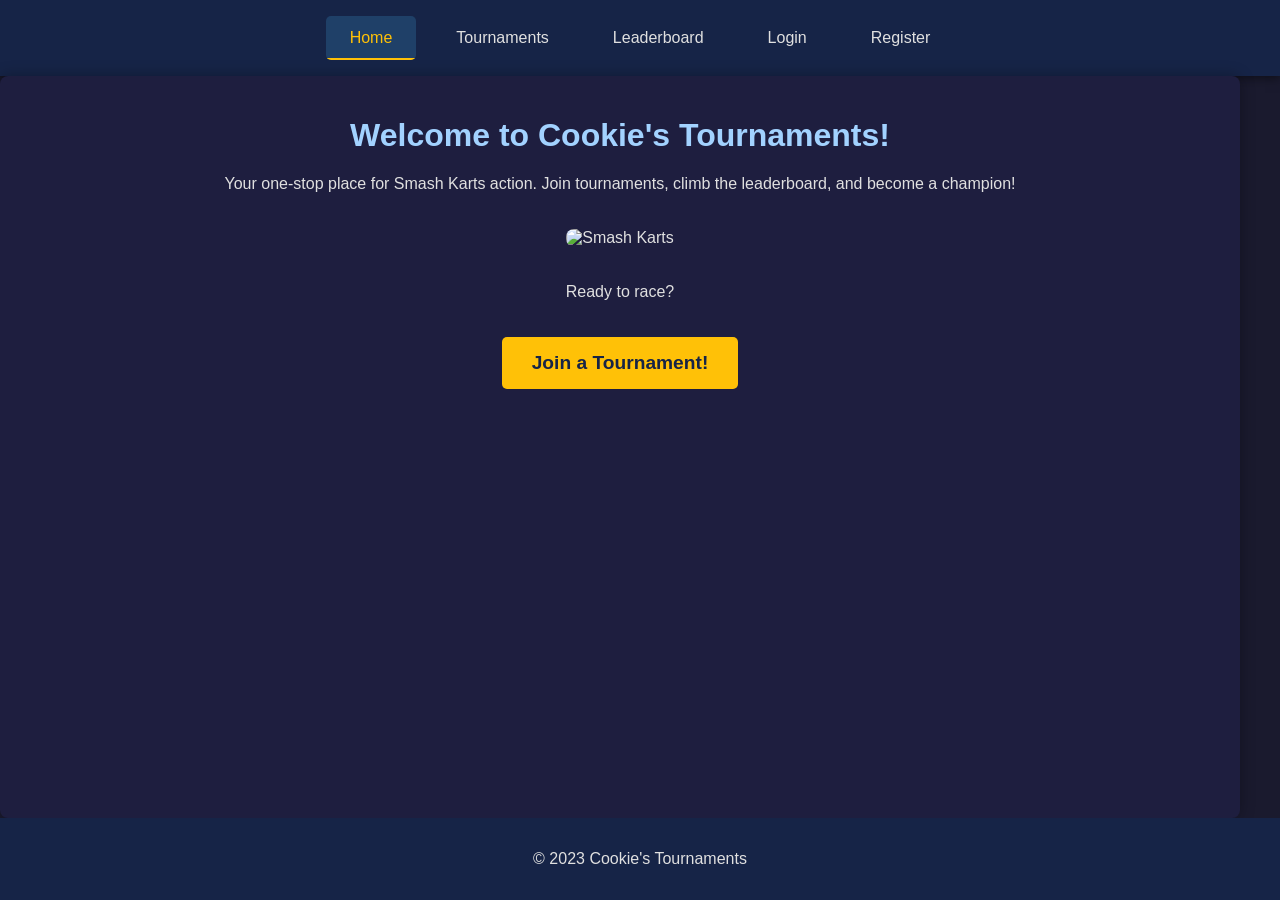
==== index.html @ 924fa0de "feat: Implement Cookie's Tournaments website I've implemented a complete frontend-only website for m" ====
<!DOCTYPE html>
<html lang="en">
<head>
    <meta charset="UTF-8">
    <meta name="viewport" content="width=device-width, initial-scale=1.0">
    <title>Cookie's Tournaments</title>
    <link rel="stylesheet" href="style.css">
</head>
<body>
    <header>
        <nav id="navbar">
            <!-- Navigation links will be populated by JavaScript -->
        </nav>
    </header>
    <main id="app-content">
        <!-- Content will be dynamically loaded here -->
    </main>
    <footer>
        <p>&copy; 2023 Cookie's Tournaments</p>
    </footer>
    <script src="js/data.js"></script>
    <script src="js/auth.js"></script>
    <script src="js/ui.js"></script>
    <script src="js/router.js"></script>
    <script src="js/app.js"></script>
</body>
</html>
---- style.css ----
/* General Styles */
body {
    font-family: 'Arial', sans-serif;
    margin: 0;
    background-color: #1a1a2e; /* Dark blue/purple background */
    color: #e0e0e0; /* Light text color */
    display: flex;
    flex-direction: column;
    min-height: 100vh;
}

header {
    background-color: #162447; /* Darker blue */
    padding: 1em 0;
    box-shadow: 0 2px 10px rgba(0,0,0,0.5);
}

#navbar {
    display: flex;
    justify-content: center;
    align-items: center;
    list-style-type: none;
    margin: 0;
    padding: 0;
}

#navbar a {
    color: #e0e0e0;
    text-decoration: none;
    padding: 0.8em 1.5em;
    margin: 0 0.5em;
    border-radius: 5px;
    transition: background-color 0.3s ease, color 0.3s ease;
}

#navbar a:hover, #navbar a.active {
    background-color: #1f4068; /* Lighter blue for hover/active */
    color: #ffc107; /* Neon highlight */
}

main {
    flex-grow: 1;
    padding: 20px;
    display: flex;
    flex-direction: column;
    align-items: center;
}

#app-content {
    width: 100%;
    max-width: 1200px;
    background-color: #1e1e3f; /* Slightly lighter than body bg */
    padding: 20px;
    border-radius: 8px;
    box-shadow: 0 0 15px rgba(0,0,0,0.3);
}

footer {
    background-color: #162447;
    color: #e0e0e0;
    text-align: center;
    padding: 1em 0;
    margin-top: auto;
}

/* Headings */
h1, h2, h3 {
    color: #a2d2ff; /* Light blue for headings */
}

/* Buttons */
button, .button {
    background-color: #e94560; /* Neon pink/red */
    color: #ffffff;
    border: none;
    padding: 10px 20px;
    border-radius: 5px;
    cursor: pointer;
    font-size: 1em;
    transition: background-color 0.3s ease, transform 0.2s ease;
    text-decoration: none;
    display: inline-block;
    text-align: center;
}

button:hover, .button:hover {
    background-color: #f06a7f; /* Lighter pink/red */
    transform: translateY(-2px);
}

button:disabled, .button:disabled {
    background-color: #555;
    cursor: not-allowed;
}

/* Forms */
form {
    display: flex;
    flex-direction: column;
    gap: 15px;
    background-color: #2a2a4a; /* Darker form background */
    padding: 20px;
    border-radius: 8px;
}

form label {
    font-weight: bold;
    color: #b1b2ff; /* Light purple for labels */
}

form input[type="text"],
form input[type="password"],
form input[type="datetime-local"],
form input[type="number"] {
    padding: 10px;
    border: 1px solid #3a3a5a; /* Dark border */
    border-radius: 4px;
    background-color: #1e1e3f; /* Input background */
    color: #e0e0e0;
    font-size: 1em;
}

form input[type="text"]:focus,
form input[type="password"]:focus,
form input[type="datetime-local"]:focus,
form input[type="number"]:focus {
    outline: none;
    border-color: #a2d2ff; /* Light blue focus border */
    box-shadow: 0 0 5px #a2d2ff;
}

/* Tables (for leaderboards, user lists, etc.) */
table {
    width: 100%;
    border-collapse: collapse;
    margin-top: 20px;
}

th, td {
    padding: 12px;
    text-align: left;
    border-bottom: 1px solid #3a3a5a; /* Dark border */
}

th {
    background-color: #1f4068; /* Header background */
    color: #ffc107; /* Neon highlight */
}

tr:nth-child(even) {
    background-color: #2a2a4a; /* Alternating row color */
}

tr:hover {
    background-color: #3a3a5a; /* Hover row color */
}

/* Tournament Cards */
.tournament-card {
    background-color: #2a2a4a;
    border: 1px solid #1f4068;
    border-radius: 8px;
    padding: 15px;
    margin-bottom: 15px;
    box-shadow: 0 2px 5px rgba(0,0,0,0.3);
}

.tournament-card h3 {
    margin-top: 0;
    color: #a2d2ff;
}

.tournament-card p {
    margin: 5px 0;
}

.tournament-card .status-upcoming { color: #ffc107; } /* Yellow */
.tournament-card .status-ongoing { color: #28a745; } /* Green */
.tournament-card .status-finished { color: #dc3545; } /* Red */

/* Bracket Display */
.bracket {
    display: flex;
    justify-content: space-around;
    padding: 20px;
    background-color: #1a1a2e;
    border-radius: 5px;
    overflow-x: auto; /* For large brackets */
}

.round {
    display: flex;
    flex-direction: column;
    justify-content: space-around;
    margin-right: 30px; /* Space between rounds */
}

.match {
    background-color: #2a2a4a;
    border: 1px solid #1f4068;
    border-radius: 5px;
    padding: 10px;
    margin-bottom: 20px; /* Space between matches in a round */
    min-width: 150px;
}

.match .player {
    display: block;
    padding: 5px;
    border-bottom: 1px dashed #3a3a5a;
}

.match .player:last-child {
    border-bottom: none;
}

.winner {
    font-weight: bold;
    color: #ffc107; /* Neon highlight for winner */
}

/* Utility classes */
.hidden {
    display: none !important;
}

.text-center {
    text-align: center;
}

.mt-1 { margin-top: 1rem; }
.mb-1 { margin-bottom: 1rem; }

/* Responsive Design */
@media (max-width: 768px) {
    #navbar {
        flex-direction: column;
    }
    #navbar a {
        display: block;
        width: 100%;
        text-align: center;
        margin: 5px 0;
    }
    #app-content {
        padding: 10px;
    }
    .bracket {
        flex-direction: column; /* Stack rounds vertically on small screens */
    }
    .round {
        margin-right: 0;
        margin-bottom: 20px; /* Space between rounds when stacked */
    }
}

/* Simple Animations / Hover Effects */
.nav-link {
    position: relative;
    overflow: hidden;
}

.nav-link::before {
    content: '';
    position: absolute;
    bottom: 0;
    left: -100%;
    width: 100%;
    height: 2px;
    background-color: #ffc107; /* Neon highlight */
    transition: left 0.3s ease;
}

.nav-link:hover::before, .nav-link.active::before {
    left: 0;
}

/* Admin Panel Specifics */
.admin-section {
    margin-bottom: 30px;
    padding: 20px;
    background-color: #1e1e3f;
    border-radius: 8px;
    border: 1px solid #1f4068;
}
.admin-section h2 {
    border-bottom: 2px solid #1f4068;
    padding-bottom: 10px;
    margin-bottom: 20px;
}

/* Profile Page */
.profile-info, .user-stats {
    background-color: #2a2a4a;
    padding: 15px;
    border-radius: 5px;
    margin-bottom: 20px;
}
.profile-info p, .user-stats p {
    font-size: 1.1em;
}
.profile-info strong, .user-stats strong {
    color: #a2d2ff;
}

/* Leaderboard */
#leaderboard-table {
    margin-top: 20px;
}
#leaderboard-table th {
    background-color: #1f4068;
    color: #ffc107;
}
#leaderboard-table td {
    padding: 10px;
}
#leaderboard-table tr:hover {
    background-color: #3a3a5a;
}

/* Call to Action Button on Home */
.cta-button {
    background-color: #ffc107; /* Neon yellow */
    color: #162447; /* Dark blue text */
    padding: 15px 30px;
    font-size: 1.2em;
    font-weight: bold;
    border-radius: 5px;
    text-decoration: none;
    transition: background-color 0.3s ease, transform 0.2s ease;
    display: inline-block; /* For margin auto to work if needed */
    margin-top: 20px;
}

.cta-button:hover {
    background-color: #ffd966; /* Lighter yellow */
    transform: translateY(-3px) scale(1.05);
    color: #162447;
}
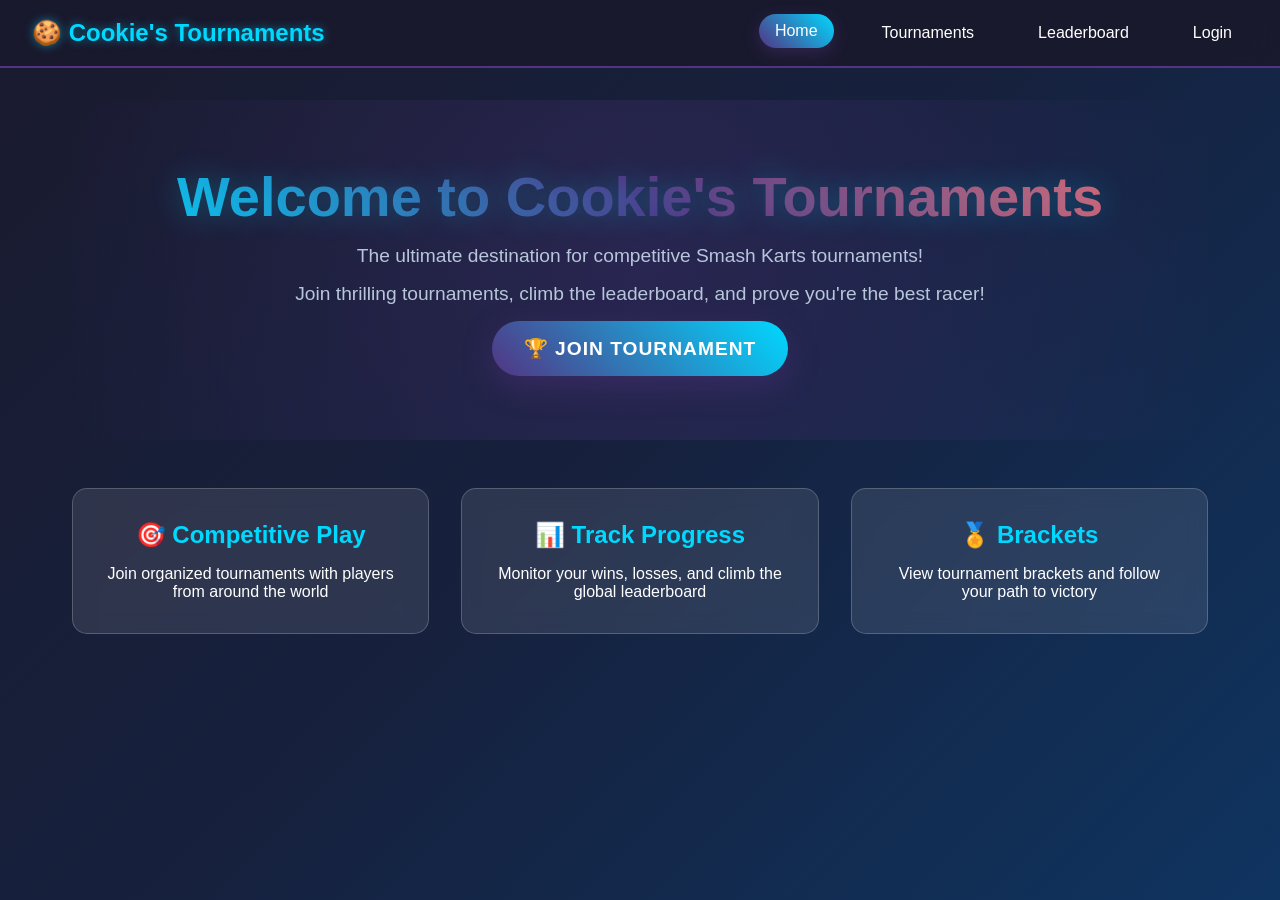
==== commit c34121b3: "Add files via upload" ====
--- a/index.html
+++ b/index.html
@@ -3,25 +3,158 @@
 <head>
     <meta charset="UTF-8">
     <meta name="viewport" content="width=device-width, initial-scale=1.0">
-    <title>Cookie's Tournaments</title>
-    <link rel="stylesheet" href="style.css">
+    <title>Cookie's Tournaments - Smash Karts</title>
+    <link href="style.css" rel="stylesheet" type="text/css" />
 </head>
 <body>
-    <header>
-        <nav id="navbar">
-            <!-- Navigation links will be populated by JavaScript -->
-        </nav>
-    </header>
-    <main id="app-content">
-        <!-- Content will be dynamically loaded here -->
-    </main>
-    <footer>
-        <p>&copy; 2023 Cookie's Tournaments</p>
-    </footer>
-    <script src="js/data.js"></script>
-    <script src="js/auth.js"></script>
-    <script src="js/ui.js"></script>
-    <script src="js/router.js"></script>
-    <script src="js/app.js"></script>
+    <!-- Navigation -->
+    <nav class="navbar">
+        <div class="nav-brand">
+            <h2>🍪 Cookie's Tournaments</h2>
+        </div>
+        <div class="nav-links">
+            <a href="#" onclick="showPage('home')" class="nav-link active">Home</a>
+            <a href="#" onclick="showPage('tournaments')" class="nav-link">Tournaments</a>
+            <a href="#" onclick="showPage('leaderboard')" class="nav-link">Leaderboard</a>
+            <a href="#" onclick="showPage('profile')" class="nav-link" id="profileLink">Profile</a>
+            <a href="#" onclick="showPage('login')" class="nav-link" id="loginLink">Login</a>
+            <a href="#" onclick="logout()" class="nav-link hidden" id="logoutLink">Logout</a>
+            <a href="admin.html" class="nav-link hidden" id="adminLink">Admin</a>
+        </div>
+    </nav>
+
+    <!-- Main Content -->
+    <div class="container">
+        <!-- Home Page -->
+        <div id="homePage" class="page active">
+            <div class="hero">
+                <h1>Welcome to Cookie's Tournaments</h1>
+                <p>The ultimate destination for competitive Smash Karts tournaments!</p>
+                <p>Join thrilling tournaments, climb the leaderboard, and prove you're the best racer!</p>
+                <button class="cta-button" onclick="showPage('tournaments')">🏆 Join Tournament</button>
+            </div>
+            <div class="features">
+                <div class="feature-card">
+                    <h3>🎯 Competitive Play</h3>
+                    <p>Join organized tournaments with players from around the world</p>
+                </div>
+                <div class="feature-card">
+                    <h3>📊 Track Progress</h3>
+                    <p>Monitor your wins, losses, and climb the global leaderboard</p>
+                </div>
+                <div class="feature-card">
+                    <h3>🏅 Brackets</h3>
+                    <p>View tournament brackets and follow your path to victory</p>
+                </div>
+            </div>
+        </div>
+
+        <!-- Tournaments Page -->
+        <div id="tournamentsPage" class="page">
+            <h1>Tournaments</h1>
+            <div class="tournaments-filter">
+                <button class="filter-btn active" onclick="filterTournaments('all')">All</button>
+                <button class="filter-btn" onclick="filterTournaments('upcoming')">Upcoming</button>
+                <button class="filter-btn" onclick="filterTournaments('ongoing')">Ongoing</button>
+                <button class="filter-btn" onclick="filterTournaments('finished')">Finished</button>
+            </div>
+            <div id="tournamentsList" class="tournaments-list"></div>
+        </div>
+
+        <!-- Leaderboard Page -->
+        <div id="leaderboardPage" class="page">
+            <h1>Leaderboard</h1>
+            <div id="leaderboardList" class="leaderboard-list"></div>
+        </div>
+
+        <!-- Profile Page -->
+        <div id="profilePage" class="page">
+            <h1>My Profile</h1>
+            <div id="profileContent" class="profile-content"></div>
+        </div>
+
+        <!-- Login Page -->
+        <div id="loginPage" class="page">
+            <div class="auth-container">
+                <h1>Login</h1>
+                <form id="loginForm" class="auth-form">
+                    <input type="text" id="loginUsername" placeholder="Username" required>
+                    <input type="password" id="loginPassword" placeholder="Password" required>
+                    <button type="submit">Login</button>
+                </form>
+                <p>Don't have an account? <a href="#" onclick="showPage('register')">Register here</a></p>
+            </div>
+        </div>
+
+        <!-- Register Page -->
+        <div id="registerPage" class="page">
+            <div class="auth-container">
+                <h1>Register</h1>
+                <form id="registerForm" class="auth-form">
+                    <input type="text" id="registerUsername" placeholder="Username" required>
+                    <input type="password" id="registerPassword" placeholder="Password" required>
+                    <input type="password" id="confirmPassword" placeholder="Confirm Password" required>
+                    <button type="submit">Register</button>
+                </form>
+                <p>Already have an account? <a href="#" onclick="showPage('login')">Login here</a></p>
+            </div>
+        </div>
+
+        <!-- Admin Panel -->
+        <div id="adminPage" class="page">
+            <h1>🛠️ Admin Panel</h1>
+            <div class="admin-info">
+                <p><strong>Welcome, Administrator!</strong></p>
+                <small>Manage tournaments, users, and generate brackets from this control panel.</small>
+            </div>
+            <div class="admin-sections">
+                <div class="admin-section">
+                    <h3>Add New Tournament</h3>
+                    <form id="addTournamentForm" class="admin-form">
+                        <input type="text" id="tournamentName" placeholder="Tournament Name" required>
+                        <input type="date" id="tournamentDate" required>
+                        <select id="maxPlayers" required>
+                            <option value="">Max Players</option>
+                            <option value="2">2 Players</option>
+                            <option value="4">4 Players</option>
+                            <option value="8">8 Players</option>
+                            <option value="16">16 Players</option>
+                        </select>
+                        <button type="submit">Add Tournament</button>
+                    </form>
+                </div>
+                <div class="admin-section">
+                    <h3>Manage Tournaments</h3>
+                    <div id="adminTournamentsList"></div>
+                </div>
+                <div class="admin-section">
+                    <h3>Registered Users</h3>
+                    <div id="adminUsersList"></div>
+                </div>
+            </div>
+        </div>
+
+        <!-- Toast Notifications -->
+        <div id="toastContainer" class="toast-container"></div>
+
+        <!-- Loading Indicator -->
+        <div id="loadingIndicator" class="loading-indicator hidden">
+            <div class="spinner"></div>
+            <p>Loading...</p>
+        </div>
+
+        <!-- Tournament Bracket Modal -->
+        <div id="bracketModal" class="modal">
+            <div class="modal-content">
+                <span class="close" onclick="closeBracketModal()">&times;</span>
+                <h2 id="bracketTitle">Tournament Bracket</h2>
+                <div id="bracketContent"></div>
+            </div>
+        </div>
+    </div>
+
+    <script src="script.js"></script>
+    <script src="users.js"></script>
+    <script src="tournaments.js"></script>
 </body>
-</html>
+</html>
--- a/style.css
+++ b/style.css
@@ -1,339 +1,1241 @@
-/* General Styles */
-body {
-    font-family: 'Arial', sans-serif;
-    margin: 0;
-    background-color: #1a1a2e; /* Dark blue/purple background */
-    color: #e0e0e0; /* Light text color */
-    display: flex;
-    flex-direction: column;
-    min-height: 100vh;
-}
-
-header {
-    background-color: #162447; /* Darker blue */
-    padding: 1em 0;
-    box-shadow: 0 2px 10px rgba(0,0,0,0.5);
-}
-
-#navbar {
-    display: flex;
-    justify-content: center;
-    align-items: center;
-    list-style-type: none;
+
+/* Reset and Base Styles */
+* {
     margin: 0;
     padding: 0;
-}
-
-#navbar a {
-    color: #e0e0e0;
+    box-sizing: border-box;
+}
+
+body {
+    font-family: 'Segoe UI', Tahoma, Geneva, Verdana, sans-serif;
+    background: linear-gradient(135deg, #1a1a2e, #16213e, #0f3460);
+    color: #ffffff;
+    min-height: 100vh;
+    overflow-x: hidden;
+}
+
+/* Navigation */
+.navbar {
+    background: rgba(26, 26, 46, 0.95);
+    backdrop-filter: blur(10px);
+    padding: 1rem 2rem;
+    display: flex;
+    justify-content: space-between;
+    align-items: center;
+    position: sticky;
+    top: 0;
+    z-index: 1000;
+    border-bottom: 2px solid #533483;
+}
+
+.nav-brand h2 {
+    color: #00d9ff;
+    text-shadow: 0 0 10px rgba(0, 217, 255, 0.5);
+}
+
+.nav-links {
+    display: flex;
+    gap: 2rem;
+}
+
+.nav-link {
+    color: #ffffff;
     text-decoration: none;
-    padding: 0.8em 1.5em;
-    margin: 0 0.5em;
-    border-radius: 5px;
-    transition: background-color 0.3s ease, color 0.3s ease;
-}
-
-#navbar a:hover, #navbar a.active {
-    background-color: #1f4068; /* Lighter blue for hover/active */
-    color: #ffc107; /* Neon highlight */
-}
-
-main {
-    flex-grow: 1;
-    padding: 20px;
-    display: flex;
-    flex-direction: column;
-    align-items: center;
-}
-
-#app-content {
-    width: 100%;
-    max-width: 1200px;
-    background-color: #1e1e3f; /* Slightly lighter than body bg */
-    padding: 20px;
-    border-radius: 8px;
-    box-shadow: 0 0 15px rgba(0,0,0,0.3);
-}
-
-footer {
-    background-color: #162447;
-    color: #e0e0e0;
-    text-align: center;
-    padding: 1em 0;
-    margin-top: auto;
-}
-
-/* Headings */
-h1, h2, h3 {
-    color: #a2d2ff; /* Light blue for headings */
-}
-
-/* Buttons */
-button, .button {
-    background-color: #e94560; /* Neon pink/red */
-    color: #ffffff;
-    border: none;
-    padding: 10px 20px;
-    border-radius: 5px;
-    cursor: pointer;
-    font-size: 1em;
-    transition: background-color 0.3s ease, transform 0.2s ease;
-    text-decoration: none;
-    display: inline-block;
-    text-align: center;
-}
-
-button:hover, .button:hover {
-    background-color: #f06a7f; /* Lighter pink/red */
-    transform: translateY(-2px);
-}
-
-button:disabled, .button:disabled {
-    background-color: #555;
-    cursor: not-allowed;
-}
-
-/* Forms */
-form {
-    display: flex;
-    flex-direction: column;
-    gap: 15px;
-    background-color: #2a2a4a; /* Darker form background */
-    padding: 20px;
-    border-radius: 8px;
-}
-
-form label {
-    font-weight: bold;
-    color: #b1b2ff; /* Light purple for labels */
-}
-
-form input[type="text"],
-form input[type="password"],
-form input[type="datetime-local"],
-form input[type="number"] {
-    padding: 10px;
-    border: 1px solid #3a3a5a; /* Dark border */
-    border-radius: 4px;
-    background-color: #1e1e3f; /* Input background */
-    color: #e0e0e0;
-    font-size: 1em;
-}
-
-form input[type="text"]:focus,
-form input[type="password"]:focus,
-form input[type="datetime-local"]:focus,
-form input[type="number"]:focus {
-    outline: none;
-    border-color: #a2d2ff; /* Light blue focus border */
-    box-shadow: 0 0 5px #a2d2ff;
-}
-
-/* Tables (for leaderboards, user lists, etc.) */
-table {
-    width: 100%;
-    border-collapse: collapse;
-    margin-top: 20px;
-}
-
-th, td {
-    padding: 12px;
-    text-align: left;
-    border-bottom: 1px solid #3a3a5a; /* Dark border */
-}
-
-th {
-    background-color: #1f4068; /* Header background */
-    color: #ffc107; /* Neon highlight */
-}
-
-tr:nth-child(even) {
-    background-color: #2a2a4a; /* Alternating row color */
-}
-
-tr:hover {
-    background-color: #3a3a5a; /* Hover row color */
-}
-
-/* Tournament Cards */
-.tournament-card {
-    background-color: #2a2a4a;
-    border: 1px solid #1f4068;
-    border-radius: 8px;
-    padding: 15px;
-    margin-bottom: 15px;
-    box-shadow: 0 2px 5px rgba(0,0,0,0.3);
-}
-
-.tournament-card h3 {
-    margin-top: 0;
-    color: #a2d2ff;
-}
-
-.tournament-card p {
-    margin: 5px 0;
-}
-
-.tournament-card .status-upcoming { color: #ffc107; } /* Yellow */
-.tournament-card .status-ongoing { color: #28a745; } /* Green */
-.tournament-card .status-finished { color: #dc3545; } /* Red */
-
-/* Bracket Display */
-.bracket {
-    display: flex;
-    justify-content: space-around;
-    padding: 20px;
-    background-color: #1a1a2e;
-    border-radius: 5px;
-    overflow-x: auto; /* For large brackets */
-}
-
-.round {
-    display: flex;
-    flex-direction: column;
-    justify-content: space-around;
-    margin-right: 30px; /* Space between rounds */
-}
-
-.match {
-    background-color: #2a2a4a;
-    border: 1px solid #1f4068;
-    border-radius: 5px;
-    padding: 10px;
-    margin-bottom: 20px; /* Space between matches in a round */
-    min-width: 150px;
-}
-
-.match .player {
-    display: block;
-    padding: 5px;
-    border-bottom: 1px dashed #3a3a5a;
-}
-
-.match .player:last-child {
-    border-bottom: none;
-}
-
-.winner {
-    font-weight: bold;
-    color: #ffc107; /* Neon highlight for winner */
-}
-
-/* Utility classes */
-.hidden {
-    display: none !important;
-}
-
-.text-center {
-    text-align: center;
-}
-
-.mt-1 { margin-top: 1rem; }
-.mb-1 { margin-bottom: 1rem; }
-
-/* Responsive Design */
-@media (max-width: 768px) {
-    #navbar {
-        flex-direction: column;
-    }
-    #navbar a {
-        display: block;
-        width: 100%;
-        text-align: center;
-        margin: 5px 0;
-    }
-    #app-content {
-        padding: 10px;
-    }
-    .bracket {
-        flex-direction: column; /* Stack rounds vertically on small screens */
-    }
-    .round {
-        margin-right: 0;
-        margin-bottom: 20px; /* Space between rounds when stacked */
-    }
-}
-
-/* Simple Animations / Hover Effects */
-.nav-link {
+    padding: 0.5rem 1rem;
+    border-radius: 25px;
+    transition: all 0.3s ease;
     position: relative;
     overflow: hidden;
+}
+
+.nav-link:hover,
+.nav-link.active {
+    background: linear-gradient(45deg, #533483, #00d9ff);
+    transform: translateY(-2px);
+    box-shadow: 0 5px 15px rgba(83, 52, 131, 0.4);
 }
 
 .nav-link::before {
     content: '';
     position: absolute;
-    bottom: 0;
+    top: 0;
     left: -100%;
     width: 100%;
-    height: 2px;
-    background-color: #ffc107; /* Neon highlight */
-    transition: left 0.3s ease;
-}
-
-.nav-link:hover::before, .nav-link.active::before {
+    height: 100%;
+    background: linear-gradient(90deg, transparent, rgba(255, 255, 255, 0.2), transparent);
+    transition: left 0.5s;
+}
+
+.nav-link:hover::before {
+    left: 100%;
+}
+
+/* Container and Layout */
+.container {
+    max-width: 1200px;
+    margin: 0 auto;
+    padding: 2rem;
+}
+
+.page {
+    display: none;
+    animation: fadeIn 0.5s ease-in;
+}
+
+.page.active {
+    display: block;
+}
+
+.hidden {
+    display: none !important;
+}
+
+@keyframes fadeIn {
+    from { opacity: 0; transform: translateY(20px); }
+    to { opacity: 1; transform: translateY(0); }
+}
+
+/* Home Page */
+.hero {
+    text-align: center;
+    padding: 4rem 0;
+    background: radial-gradient(circle at center, rgba(83, 52, 131, 0.3), transparent);
+    border-radius: 20px;
+    margin-bottom: 3rem;
+}
+
+.hero h1 {
+    font-size: 3.5rem;
+    margin-bottom: 1rem;
+    background: linear-gradient(45deg, #00d9ff, #533483, #ff6b6b);
+    background-clip: text;
+    -webkit-background-clip: text;
+    -webkit-text-fill-color: transparent;
+    text-shadow: 0 0 30px rgba(0, 217, 255, 0.3);
+}
+
+.hero p {
+    font-size: 1.2rem;
+    margin-bottom: 1rem;
+    color: #b8c6db;
+}
+
+.cta-button {
+    background: linear-gradient(45deg, #533483, #00d9ff);
+    color: white;
+    border: none;
+    padding: 1rem 2rem;
+    font-size: 1.2rem;
+    border-radius: 50px;
+    cursor: pointer;
+    transition: all 0.3s ease;
+    box-shadow: 0 10px 30px rgba(83, 52, 131, 0.4);
+    text-transform: uppercase;
+    font-weight: bold;
+    letter-spacing: 1px;
+}
+
+.cta-button:hover {
+    transform: translateY(-5px);
+    box-shadow: 0 15px 40px rgba(83, 52, 131, 0.6);
+    filter: brightness(1.1);
+}
+
+.features {
+    display: grid;
+    grid-template-columns: repeat(auto-fit, minmax(300px, 1fr));
+    gap: 2rem;
+    margin-top: 3rem;
+}
+
+.feature-card {
+    background: rgba(255, 255, 255, 0.1);
+    padding: 2rem;
+    border-radius: 15px;
+    text-align: center;
+    backdrop-filter: blur(10px);
+    border: 1px solid rgba(255, 255, 255, 0.2);
+    transition: transform 0.3s ease;
+}
+
+.feature-card:hover {
+    transform: translateY(-10px);
+    box-shadow: 0 20px 40px rgba(0, 0, 0, 0.3);
+}
+
+.feature-card h3 {
+    color: #00d9ff;
+    margin-bottom: 1rem;
+    font-size: 1.5rem;
+}
+
+/* Tournaments Page */
+.tournaments-filter {
+    display: flex;
+    gap: 1rem;
+    margin-bottom: 2rem;
+    justify-content: center;
+    flex-wrap: wrap;
+}
+
+.filter-btn {
+    background: rgba(255, 255, 255, 0.1);
+    color: white;
+    border: 1px solid rgba(255, 255, 255, 0.3);
+    padding: 0.5rem 1.5rem;
+    border-radius: 25px;
+    cursor: pointer;
+    transition: all 0.3s ease;
+}
+
+.filter-btn:hover,
+.filter-btn.active {
+    background: linear-gradient(45deg, #533483, #00d9ff);
+    border-color: #00d9ff;
+}
+
+.tournaments-list {
+    display: grid;
+    grid-template-columns: repeat(auto-fill, minmax(350px, 1fr));
+    gap: 2rem;
+}
+
+.tournament-card {
+    background: rgba(255, 255, 255, 0.1);
+    padding: 2rem;
+    border-radius: 15px;
+    backdrop-filter: blur(10px);
+    border: 1px solid rgba(255, 255, 255, 0.2);
+    transition: all 0.3s ease;
+    position: relative;
+    overflow: hidden;
+}
+
+.tournament-card::before {
+    content: '';
+    position: absolute;
+    top: 0;
     left: 0;
-}
-
-/* Admin Panel Specifics */
+    right: 0;
+    height: 4px;
+    background: linear-gradient(90deg, #533483, #00d9ff, #ff6b6b);
+}
+
+.tournament-card:hover {
+    transform: translateY(-5px);
+    box-shadow: 0 15px 30px rgba(0, 0, 0, 0.3);
+}
+
+.tournament-status {
+    display: inline-block;
+    padding: 0.3rem 1rem;
+    border-radius: 20px;
+    font-size: 0.8rem;
+    font-weight: bold;
+    text-transform: uppercase;
+    margin-bottom: 1rem;
+}
+
+.status-upcoming {
+    background: rgba(0, 217, 255, 0.2);
+    color: #00d9ff;
+    border: 1px solid #00d9ff;
+}
+
+.status-ongoing {
+    background: rgba(255, 107, 107, 0.2);
+    color: #ff6b6b;
+    border: 1px solid #ff6b6b;
+}
+
+.status-finished {
+    background: rgba(128, 128, 128, 0.2);
+    color: #888;
+    border: 1px solid #888;
+}
+
+.tournament-actions {
+    display: flex;
+    gap: 1rem;
+    margin-top: 1.5rem;
+}
+
+.btn {
+    padding: 0.7rem 1.5rem;
+    border: none;
+    border-radius: 25px;
+    cursor: pointer;
+    font-weight: bold;
+    transition: all 0.3s ease;
+    text-decoration: none;
+    text-align: center;
+    display: inline-block;
+}
+
+.btn-primary {
+    background: linear-gradient(45deg, #533483, #00d9ff);
+    color: white;
+}
+
+.btn-secondary {
+    background: rgba(255, 255, 255, 0.1);
+    color: white;
+    border: 1px solid rgba(255, 255, 255, 0.3);
+}
+
+.btn:hover {
+    transform: translateY(-2px);
+    filter: brightness(1.1);
+}
+
+.btn:disabled {
+    opacity: 0.5;
+    cursor: not-allowed;
+    transform: none;
+}
+
+/* Leaderboard */
+.leaderboard-list {
+    background: rgba(255, 255, 255, 0.05);
+    border-radius: 15px;
+    overflow: hidden;
+    backdrop-filter: blur(10px);
+}
+
+.leaderboard-item {
+    display: flex;
+    justify-content: space-between;
+    align-items: center;
+    padding: 1.5rem;
+    border-bottom: 1px solid rgba(255, 255, 255, 0.1);
+    transition: background 0.3s ease;
+}
+
+.leaderboard-item:hover {
+    background: rgba(255, 255, 255, 0.1);
+}
+
+.leaderboard-item:first-child {
+    background: linear-gradient(90deg, rgba(255, 215, 0, 0.2), transparent);
+}
+
+.leaderboard-item:nth-child(2) {
+    background: linear-gradient(90deg, rgba(192, 192, 192, 0.2), transparent);
+}
+
+.leaderboard-item:nth-child(3) {
+    background: linear-gradient(90deg, rgba(205, 127, 50, 0.2), transparent);
+}
+
+.rank {
+    font-size: 1.5rem;
+    font-weight: bold;
+    min-width: 50px;
+}
+
+.player-info {
+    flex: 1;
+    margin-left: 1rem;
+}
+
+.player-name {
+    font-size: 1.2rem;
+    font-weight: bold;
+    color: #00d9ff;
+}
+
+.player-stats {
+    color: #b8c6db;
+    font-size: 0.9rem;
+}
+
+/* Profile Page */
+.profile-content {
+    max-width: 600px;
+    margin: 0 auto;
+}
+
+.profile-header {
+    text-align: center;
+    padding: 2rem;
+    background: rgba(255, 255, 255, 0.1);
+    border-radius: 15px;
+    margin-bottom: 2rem;
+    backdrop-filter: blur(10px);
+}
+
+.profile-username {
+    font-size: 2rem;
+    color: #00d9ff;
+    margin-bottom: 1rem;
+}
+
+.profile-stats {
+    display: flex;
+    justify-content: center;
+    gap: 2rem;
+}
+
+.stat-item {
+    text-align: center;
+}
+
+.stat-value {
+    font-size: 2rem;
+    font-weight: bold;
+    color: #533483;
+}
+
+.stat-label {
+    color: #b8c6db;
+    text-transform: uppercase;
+    font-size: 0.8rem;
+}
+
+.profile-tournaments {
+    background: rgba(255, 255, 255, 0.05);
+    padding: 2rem;
+    border-radius: 15px;
+    backdrop-filter: blur(10px);
+}
+
+/* Auth Pages */
+.auth-container {
+    max-width: 400px;
+    margin: 4rem auto;
+    text-align: center;
+}
+
+.auth-form {
+    background: rgba(255, 255, 255, 0.1);
+    padding: 3rem;
+    border-radius: 20px;
+    backdrop-filter: blur(10px);
+    border: 1px solid rgba(255, 255, 255, 0.2);
+}
+
+.auth-form input {
+    width: 100%;
+    padding: 1rem;
+    margin-bottom: 1rem;
+    border: 1px solid rgba(255, 255, 255, 0.3);
+    border-radius: 10px;
+    background: rgba(255, 255, 255, 0.1);
+    color: white;
+    font-size: 1rem;
+}
+
+.auth-form input::placeholder {
+    color: rgba(255, 255, 255, 0.7);
+}
+
+.auth-form input:focus {
+    outline: none;
+    border-color: #00d9ff;
+    box-shadow: 0 0 10px rgba(0, 217, 255, 0.3);
+}
+
+.auth-form button {
+    width: 100%;
+    padding: 1rem;
+    background: linear-gradient(45deg, #533483, #00d9ff);
+    color: white;
+    border: none;
+    border-radius: 10px;
+    font-size: 1rem;
+    font-weight: bold;
+    cursor: pointer;
+    transition: all 0.3s ease;
+}
+
+.auth-form button:hover {
+    transform: translateY(-2px);
+    box-shadow: 0 10px 20px rgba(83, 52, 131, 0.4);
+}
+
+.auth-form p {
+    margin-top: 1rem;
+    color: #b8c6db;
+}
+
+.auth-form a {
+    color: #00d9ff;
+    text-decoration: none;
+}
+
+.auth-form a:hover {
+    text-decoration: underline;
+}
+
+/* Admin Panel */
+.admin-sections {
+    display: grid;
+    grid-template-columns: 1fr;
+    gap: 3rem;
+    max-width: 1000px;
+    margin: 0 auto;
+}
+
 .admin-section {
-    margin-bottom: 30px;
-    padding: 20px;
-    background-color: #1e1e3f;
+    background: linear-gradient(135deg, rgba(83, 52, 131, 0.3), rgba(0, 217, 255, 0.1));
+    padding: 3rem;
+    border-radius: 20px;
+    backdrop-filter: blur(15px);
+    border: 2px solid rgba(0, 217, 255, 0.3);
+    box-shadow: 0 20px 40px rgba(0, 0, 0, 0.3);
+    position: relative;
+    overflow: hidden;
+}
+
+.admin-section::before {
+    content: '';
+    position: absolute;
+    top: 0;
+    left: 0;
+    right: 0;
+    height: 5px;
+    background: linear-gradient(90deg, #533483, #00d9ff, #ff6b6b);
+}
+
+.admin-section h3 {
+    color: #00d9ff;
+    margin-bottom: 2rem;
+    text-align: center;
+    font-size: 2rem;
+    text-shadow: 0 0 20px rgba(0, 217, 255, 0.5);
+    position: relative;
+}
+
+.admin-section h3::after {
+    content: '';
+    position: absolute;
+    bottom: -10px;
+    left: 50%;
+    transform: translateX(-50%);
+    width: 80px;
+    height: 3px;
+    background: linear-gradient(90deg, #533483, #00d9ff);
+    border-radius: 2px;
+}
+
+.admin-form {
+    display: flex;
+    flex-direction: column;
+    gap: 1.5rem;
+    background: rgba(0, 0, 0, 0.2);
+    padding: 2rem;
+    border-radius: 15px;
+    border: 1px solid rgba(255, 255, 255, 0.1);
+}
+
+.admin-form input,
+.admin-form select {
+    padding: 1.2rem;
+    border: 2px solid rgba(0, 217, 255, 0.3);
+    border-radius: 12px;
+    background: rgba(255, 255, 255, 0.1);
+    color: white;
+    font-size: 1.1rem;
+    transition: all 0.3s ease;
+}
+
+.admin-form input:focus,
+.admin-form select:focus {
+    outline: none;
+    border-color: #00d9ff;
+    box-shadow: 0 0 20px rgba(0, 217, 255, 0.4);
+    background: rgba(255, 255, 255, 0.15);
+}
+
+.admin-form input::placeholder {
+    color: rgba(255, 255, 255, 0.7);
+}
+
+.admin-form button {
+    padding: 1.5rem;
+    background: linear-gradient(45deg, #533483, #00d9ff);
+    color: white;
+    border: none;
+    border-radius: 12px;
+    font-size: 1.2rem;
+    font-weight: bold;
+    cursor: pointer;
+    transition: all 0.3s ease;
+    text-transform: uppercase;
+    letter-spacing: 1px;
+    box-shadow: 0 10px 30px rgba(83, 52, 131, 0.4);
+}
+
+.admin-form button:hover {
+    transform: translateY(-3px);
+    box-shadow: 0 15px 40px rgba(83, 52, 131, 0.6);
+    filter: brightness(1.1);
+}
+
+.admin-tournament-item,
+.admin-user-item {
+    background: linear-gradient(135deg, rgba(255, 255, 255, 0.1), rgba(0, 217, 255, 0.05));
+    padding: 1.5rem;
+    border-radius: 12px;
+    margin-bottom: 1.5rem;
+    display: flex;
+    justify-content: space-between;
+    align-items: center;
+    border: 1px solid rgba(0, 217, 255, 0.2);
+    transition: all 0.3s ease;
+    backdrop-filter: blur(10px);
+}
+
+.admin-tournament-item:hover,
+.admin-user-item:hover {
+    transform: translateY(-2px);
+    box-shadow: 0 10px 25px rgba(0, 0, 0, 0.3);
+    border-color: #00d9ff;
+}
+
+.admin-actions {
+    display: flex;
+    gap: 1rem;
+    flex-wrap: wrap;
+}
+
+.btn-danger {
+    background: linear-gradient(45deg, #ff6b6b, #ee5a52);
+    color: white;
+    padding: 0.8rem 1.5rem;
+    border: none;
     border-radius: 8px;
-    border: 1px solid #1f4068;
-}
-.admin-section h2 {
-    border-bottom: 2px solid #1f4068;
-    padding-bottom: 10px;
-    margin-bottom: 20px;
-}
-
-/* Profile Page */
-.profile-info, .user-stats {
-    background-color: #2a2a4a;
-    padding: 15px;
+    cursor: pointer;
+    font-size: 0.9rem;
+    font-weight: bold;
+    transition: all 0.3s ease;
+    text-transform: uppercase;
+    letter-spacing: 1px;
+}
+
+.btn-danger:hover {
+    transform: translateY(-2px);
+    box-shadow: 0 8px 20px rgba(255, 107, 107, 0.4);
+}
+
+.btn-generate {
+    background: linear-gradient(45deg, #4ecdc4, #44a08d);
+    color: white;
+    padding: 0.8rem 1.5rem;
+    border: none;
+    border-radius: 8px;
+    cursor: pointer;
+    font-size: 0.9rem;
+    font-weight: bold;
+    transition: all 0.3s ease;
+    text-transform: uppercase;
+    letter-spacing: 1px;
+}
+
+.btn-generate:hover {
+    transform: translateY(-2px);
+    box-shadow: 0 8px 20px rgba(78, 205, 196, 0.4);
+}
+
+/* Admin Panel Header */
+#adminPage h1 {
+    text-align: center;
+    color: #00d9ff;
+    font-size: 3rem;
+    margin-bottom: 3rem;
+    text-shadow: 0 0 30px rgba(0, 217, 255, 0.5);
+    background: linear-gradient(45deg, #00d9ff, #533483);
+    background-clip: text;
+    -webkit-background-clip: text;
+    -webkit-text-fill-color: transparent;
+}
+
+/* Admin Info Display */
+.admin-info {
+    background: rgba(0, 217, 255, 0.1);
+    padding: 1.5rem;
+    border-radius: 10px;
+    border-left: 4px solid #00d9ff;
+    margin-bottom: 2rem;
+}
+
+.admin-info strong {
+    color: #00d9ff;
+    font-size: 1.1rem;
+}
+
+.admin-info small {
+    display: block;
+    margin-top: 0.5rem;
+    color: rgba(255, 255, 255, 0.8);
+}
+
+/* Responsive Admin Panel */
+@media (max-width: 768px) {
+    .admin-sections {
+        grid-template-columns: 1fr;
+        gap: 2rem;
+    }
+    
+    .admin-section {
+        padding: 2rem;
+    }
+    
+    .admin-section h3 {
+        font-size: 1.5rem;
+    }
+    
+    #adminPage h1 {
+        font-size: 2rem;
+    }
+    
+    .admin-tournament-item,
+    .admin-user-item {
+        flex-direction: column;
+        align-items: flex-start;
+        gap: 1rem;
+    }
+    
+    .admin-actions {
+        width: 100%;
+        justify-content: center;
+    }
+}
+
+/* Modal */
+.modal {
+    display: none;
+    position: fixed;
+    z-index: 2000;
+    left: 0;
+    top: 0;
+    width: 100%;
+    height: 100%;
+    background-color: rgba(0, 0, 0, 0.8);
+    backdrop-filter: blur(5px);
+}
+
+.modal-content {
+    background: linear-gradient(135deg, #1a1a2e, #16213e);
+    margin: 5% auto;
+    padding: 2rem;
+    border-radius: 20px;
+    width: 90%;
+    max-width: 800px;
+    max-height: 80vh;
+    overflow-y: auto;
+    position: relative;
+    border: 1px solid rgba(255, 255, 255, 0.2);
+}
+
+.close {
+    position: absolute;
+    right: 1rem;
+    top: 1rem;
+    color: #aaa;
+    font-size: 2rem;
+    font-weight: bold;
+    cursor: pointer;
+    transition: color 0.3s ease;
+}
+
+.close:hover {
+    color: #00d9ff;
+}
+
+/* Bracket Styles */
+.bracket {
+    display: flex;
+    justify-content: space-around;
+    align-items: center;
+    min-height: 400px;
+    overflow-x: auto;
+    padding: 2rem;
+}
+
+.bracket-round {
+    display: flex;
+    flex-direction: column;
+    justify-content: space-around;
+    height: 100%;
+    min-height: 400px;
+}
+
+.bracket-match {
+    background: rgba(255, 255, 255, 0.1);
+    border: 1px solid rgba(255, 255, 255, 0.3);
+    border-radius: 10px;
+    padding: 1rem;
+    margin: 0.5rem 0;
+    min-width: 150px;
+    text-align: center;
+    backdrop-filter: blur(10px);
+}
+
+.bracket-player {
+    padding: 0.5rem;
+    margin: 0.2rem 0;
+    background: rgba(0, 217, 255, 0.2);
     border-radius: 5px;
-    margin-bottom: 20px;
-}
-.profile-info p, .user-stats p {
-    font-size: 1.1em;
-}
-.profile-info strong, .user-stats strong {
-    color: #a2d2ff;
-}
-
-/* Leaderboard */
-#leaderboard-table {
-    margin-top: 20px;
-}
-#leaderboard-table th {
-    background-color: #1f4068;
-    color: #ffc107;
-}
-#leaderboard-table td {
-    padding: 10px;
-}
-#leaderboard-table tr:hover {
-    background-color: #3a3a5a;
-}
-
-/* Call to Action Button on Home */
-.cta-button {
-    background-color: #ffc107; /* Neon yellow */
-    color: #162447; /* Dark blue text */
-    padding: 15px 30px;
-    font-size: 1.2em;
-    font-weight: bold;
-    border-radius: 5px;
-    text-decoration: none;
-    transition: background-color 0.3s ease, transform 0.2s ease;
-    display: inline-block; /* For margin auto to work if needed */
-    margin-top: 20px;
-}
-
-.cta-button:hover {
-    background-color: #ffd966; /* Lighter yellow */
-    transform: translateY(-3px) scale(1.05);
-    color: #162447;
-}
+    border-left: 3px solid #00d9ff;
+    transition: all 0.3s ease;
+}
+
+.bracket-player.selectable {
+    cursor: pointer;
+    background: rgba(0, 217, 255, 0.3);
+    border-left: 3px solid #00d9ff;
+}
+
+.bracket-player.selectable:hover {
+    background: rgba(0, 217, 255, 0.5);
+    transform: scale(1.05);
+}
+
+.bracket-player.winner {
+    background: rgba(76, 175, 80, 0.4);
+    border-left: 3px solid #4caf50;
+    color: #4caf50;
+    font-weight: bold;
+}
+
+.round-title {
+    text-align: center;
+    color: #00d9ff;
+    font-weight: bold;
+    margin-bottom: 1rem;
+    font-size: 1.1rem;
+}
+
+.bracket-vs {
+    color: #888;
+    font-size: 0.8rem;
+    margin: 0.2rem 0;
+}
+
+/* Admin Page Specific Styles */
+.admin-header {
+    text-align: center;
+    margin-bottom: 3rem;
+}
+
+.admin-header h1 {
+    font-size: 3rem;
+    background: linear-gradient(45deg, #00d9ff, #533483);
+    background-clip: text;
+    -webkit-background-clip: text;
+    -webkit-text-fill-color: transparent;
+    margin-bottom: 1rem;
+}
+
+.admin-stats {
+    display: grid;
+    grid-template-columns: repeat(auto-fit, minmax(250px, 1fr));
+    gap: 2rem;
+    margin-bottom: 3rem;
+}
+
+.stat-card {
+    background: linear-gradient(135deg, rgba(83, 52, 131, 0.3), rgba(0, 217, 255, 0.1));
+    padding: 2rem;
+    border-radius: 15px;
+    text-align: center;
+    border: 1px solid rgba(0, 217, 255, 0.3);
+    backdrop-filter: blur(10px);
+}
+
+.stat-card h3 {
+    color: #00d9ff;
+    margin-bottom: 1rem;
+    font-size: 1.2rem;
+}
+
+.stat-number {
+    font-size: 3rem;
+    font-weight: bold;
+    color: #ffffff;
+    text-shadow: 0 0 20px rgba(0, 217, 255, 0.5);
+}
+
+.admin-subsection {
+    margin-bottom: 3rem;
+    padding: 2rem;
+    background: rgba(0, 0, 0, 0.2);
+    border-radius: 15px;
+    border: 1px solid rgba(255, 255, 255, 0.1);
+}
+
+.admin-subsection h4 {
+    color: #00d9ff;
+    margin-bottom: 1.5rem;
+    font-size: 1.5rem;
+    border-bottom: 2px solid rgba(0, 217, 255, 0.3);
+    padding-bottom: 0.5rem;
+}
+
+.form-row {
+    display: grid;
+    grid-template-columns: 1fr 1fr;
+    gap: 1rem;
+    margin-bottom: 1rem;
+}
+
+.admin-list {
+    max-height: 400px;
+    overflow-y: auto;
+    background: rgba(0, 0, 0, 0.1);
+    border-radius: 10px;
+    padding: 1rem;
+}
+
+.admin-tournament-item,
+.admin-user-item {
+    background: linear-gradient(135deg, rgba(255, 255, 255, 0.1), rgba(0, 217, 255, 0.05));
+    padding: 1.5rem;
+    border-radius: 12px;
+    margin-bottom: 1rem;
+    display: flex;
+    justify-content: space-between;
+    align-items: center;
+    border: 1px solid rgba(0, 217, 255, 0.2);
+    transition: all 0.3s ease;
+}
+
+.tournament-info,
+.user-info {
+    flex: 1;
+}
+
+.tournament-info h4,
+.user-info h4 {
+    color: #00d9ff;
+    margin-bottom: 0.5rem;
+    font-size: 1.3rem;
+}
+
+.tournament-info p,
+.user-info p {
+    margin: 0.3rem 0;
+    color: rgba(255, 255, 255, 0.8);
+}
+
+.status-badge {
+    padding: 0.3rem 0.8rem;
+    border-radius: 20px;
+    font-size: 0.8rem;
+    font-weight: bold;
+    text-transform: uppercase;
+}
+
+.status-upcoming {
+    background: rgba(0, 217, 255, 0.2);
+    color: #00d9ff;
+}
+
+.status-ongoing {
+    background: rgba(255, 107, 107, 0.2);
+    color: #ff6b6b;
+}
+
+.status-finished {
+    background: rgba(128, 128, 128, 0.2);
+    color: #888;
+}
+
+.user-stats {
+    display: grid;
+    grid-template-columns: repeat(auto-fit, minmax(200px, 1fr));
+    gap: 1rem;
+    margin-bottom: 1.5rem;
+}
+
+.stat-item {
+    display: flex;
+    justify-content: space-between;
+    padding: 1rem;
+    background: rgba(0, 217, 255, 0.1);
+    border-radius: 8px;
+    border-left: 3px solid #00d9ff;
+}
+
+.user-controls {
+    display: flex;
+    gap: 1rem;
+    margin-bottom: 1.5rem;
+    align-items: center;
+}
+
+.user-controls input {
+    flex: 1;
+    padding: 0.8rem;
+    border: 1px solid rgba(0, 217, 255, 0.3);
+    border-radius: 8px;
+    background: rgba(255, 255, 255, 0.1);
+    color: white;
+}
+
+.bracket-management {
+    padding: 1.5rem;
+    background: rgba(0, 217, 255, 0.05);
+    border-radius: 10px;
+    border: 1px solid rgba(0, 217, 255, 0.2);
+}
+
+.bracket-actions {
+    display: flex;
+    gap: 1rem;
+    margin-top: 1rem;
+    flex-wrap: wrap;
+}
+
+.data-actions {
+    display: flex;
+    gap: 1rem;
+    margin-bottom: 2rem;
+    flex-wrap: wrap;
+}
+
+.system-status {
+    display: grid;
+    grid-template-columns: repeat(auto-fit, minmax(200px, 1fr));
+    gap: 1rem;
+}
+
+.status-item {
+    display: flex;
+    justify-content: space-between;
+    padding: 1rem;
+    background: rgba(255, 255, 255, 0.05);
+    border-radius: 8px;
+    border-left: 3px solid #4caf50;
+}
+
+.status-ok {
+    color: #4caf50;
+    font-weight: bold;
+}
+
+.tournament-filter {
+    display: flex;
+    gap: 1rem;
+    margin-bottom: 1.5rem;
+    flex-wrap: wrap;
+}
+
+.modal-actions {
+    display: flex;
+    gap: 1rem;
+    justify-content: center;
+    margin-top: 2rem;
+}
+
+/* Responsive Design */
+@media (max-width: 768px) {
+    .navbar {
+        flex-direction: column;
+        gap: 1rem;
+        padding: 1rem;
+    }
+
+    .nav-links {
+        flex-wrap: wrap;
+        justify-content: center;
+        gap: 1rem;
+    }
+
+    .hero h1 {
+        font-size: 2.5rem;
+    }
+
+    .hero p {
+        font-size: 1rem;
+    }
+
+    .features {
+        grid-template-columns: 1fr;
+    }
+
+    .tournaments-list {
+        grid-template-columns: 1fr;
+    }
+
+    .profile-stats {
+        flex-direction: column;
+        gap: 1rem;
+    }
+
+    .admin-sections {
+        grid-template-columns: 1fr;
+    }
+
+    .bracket {
+        flex-direction: column;
+        align-items: stretch;
+    }
+
+    .bracket-round {
+        flex-direction: row;
+        justify-content: space-around;
+        min-height: auto;
+        margin: 1rem 0;
+    }
+
+    .modal-content {
+        width: 95%;
+        margin: 10% auto;
+    }
+
+    .admin-stats {
+        grid-template-columns: repeat(auto-fit, minmax(200px, 1fr));
+    }
+
+    .form-row {
+        grid-template-columns: 1fr;
+    }
+
+    .admin-tournament-item,
+    .admin-user-item {
+        flex-direction: column;
+        align-items: flex-start;
+        gap: 1rem;
+    }
+
+    .admin-actions {
+        width: 100%;
+        justify-content: center;
+    }
+
+    .user-controls {
+        flex-direction: column;
+        align-items: stretch;
+    }
+
+    .data-actions,
+    .bracket-actions {
+        flex-direction: column;
+    }
+
+    .user-stats,
+    .system-status {
+        grid-template-columns: 1fr;
+    }
+
+    .admin-header h1 {
+        font-size: 2rem;
+    }
+}
+
+/* Loading and Error States */
+.loading {
+    text-align: center;
+    padding: 2rem;
+    color: #00d9ff;
+}
+
+.error {
+    background: rgba(255, 107, 107, 0.2);
+    color: #ff6b6b;
+    padding: 1rem;
+    border-radius: 10px;
+    border: 1px solid #ff6b6b;
+    margin: 1rem 0;
+    text-align: center;
+}
+
+.success {
+    background: rgba(76, 175, 80, 0.2);
+    color: #4caf50;
+    padding: 1rem;
+    border-radius: 10px;
+    border: 1px solid #4caf50;
+    margin: 1rem 0;
+    text-align: center;
+}
+
+/* Toast Notifications */
+.toast-container {
+    position: fixed;
+    top: 100px;
+    right: 20px;
+    z-index: 3000;
+    display: flex;
+    flex-direction: column;
+    gap: 10px;
+}
+
+.toast {
+    padding: 1rem 1.5rem;
+    border-radius: 10px;
+    color: white;
+    font-weight: bold;
+    min-width: 300px;
+    box-shadow: 0 10px 30px rgba(0, 0, 0, 0.3);
+    backdrop-filter: blur(10px);
+    border: 1px solid rgba(255, 255, 255, 0.2);
+    animation: slideInRight 0.3s ease-out;
+}
+
+.toast.success {
+    background: linear-gradient(45deg, rgba(76, 175, 80, 0.9), rgba(56, 142, 60, 0.9));
+    border-left: 4px solid #4caf50;
+}
+
+.toast.error {
+    background: linear-gradient(45deg, rgba(244, 67, 54, 0.9), rgba(211, 47, 47, 0.9));
+    border-left: 4px solid #f44336;
+}
+
+/* Loading Indicator */
+.loading-indicator {
+    position: fixed;
+    top: 50%;
+    left: 50%;
+    transform: translate(-50%, -50%);
+    background: rgba(26, 26, 46, 0.95);
+    padding: 2rem;
+    border-radius: 15px;
+    text-align: center;
+    z-index: 3000;
+    backdrop-filter: blur(10px);
+    border: 1px solid rgba(0, 217, 255, 0.3);
+}
+
+.spinner {
+    width: 50px;
+    height: 50px;
+    border: 4px solid rgba(0, 217, 255, 0.3);
+    border-top: 4px solid #00d9ff;
+    border-radius: 50%;
+    animation: spin 1s linear infinite;
+    margin: 0 auto 1rem;
+}
+
+/* Animations */
+@keyframes pulse {
+    0% { transform: scale(1); }
+    50% { transform: scale(1.05); }
+    100% { transform: scale(1); }
+}
+
+.pulse {
+    animation: pulse 2s infinite;
+}
+
+@keyframes slideIn {
+    from { transform: translateX(-100%); opacity: 0; }
+    to { transform: translateX(0); opacity: 1; }
+}
+
+.slide-in {
+    animation: slideIn 0.5s ease-out;
+}
+
+@keyframes slideInRight {
+    from { transform: translateX(100%); opacity: 0; }
+    to { transform: translateX(0); opacity: 1; }
+}
+
+@keyframes spin {
+    0% { transform: rotate(0deg); }
+    100% { transform: rotate(360deg); }
+}
